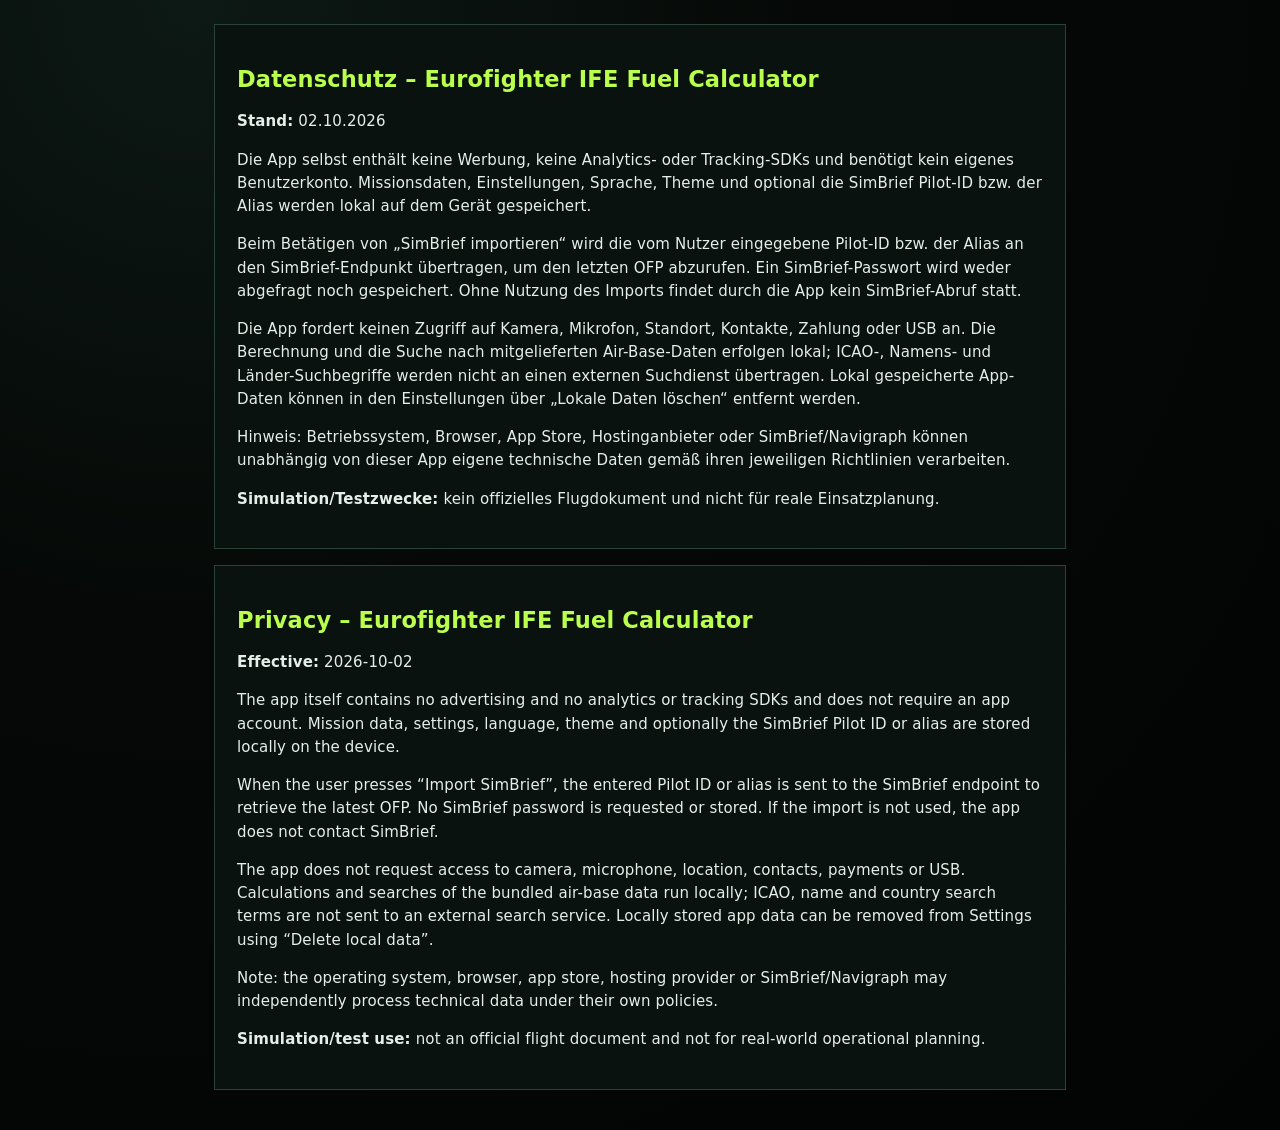
==== privacy-policy.html @ 3b76af5a "Add files via upload" ====
<!doctype html><html lang="de"><head><meta charset="utf-8"><meta name="viewport" content="width=device-width,initial-scale=1"><meta name="theme-color" content="#091009"><title>Eurofighter IFE Fuel Calculator – Datenschutz / Privacy</title><link rel="stylesheet" href="styles.css?v=1.9.11"><style>main{max-width:900px;margin:auto;padding:24px}.privacy-card{background:var(--panel);border:1px solid var(--line);padding:22px;margin-bottom:16px}.privacy-card h1,.privacy-card h2{color:var(--green)}.privacy-card p,.privacy-card li{line-height:1.55;color:var(--text)}.privacy-card a{color:var(--cyan)}</style></head><body><main><section class="privacy-card"><h1>Datenschutz – Eurofighter IFE Fuel Calculator</h1><p><b>Stand:</b> 02.10.2026</p><p>Die App selbst enthält keine Werbung, keine Analytics- oder Tracking-SDKs und benötigt kein eigenes Benutzerkonto. Missionsdaten, Einstellungen, Sprache, Theme und optional die SimBrief Pilot-ID bzw. der Alias werden lokal auf dem Gerät gespeichert.</p><p>Beim Betätigen von „SimBrief importieren“ wird die vom Nutzer eingegebene Pilot-ID bzw. der Alias an den SimBrief-Endpunkt übertragen, um den letzten OFP abzurufen. Ein SimBrief-Passwort wird weder abgefragt noch gespeichert. Ohne Nutzung des Imports findet durch die App kein SimBrief-Abruf statt.</p><p>Die App fordert keinen Zugriff auf Kamera, Mikrofon, Standort, Kontakte, Zahlung oder USB an. Die Berechnung und die Suche nach mitgelieferten Air-Base-Daten erfolgen lokal; ICAO-, Namens- und Länder-Suchbegriffe werden nicht an einen externen Suchdienst übertragen. Lokal gespeicherte App-Daten können in den Einstellungen über „Lokale Daten löschen“ entfernt werden.</p><p>Hinweis: Betriebssystem, Browser, App Store, Hostinganbieter oder SimBrief/Navigraph können unabhängig von dieser App eigene technische Daten gemäß ihren jeweiligen Richtlinien verarbeiten.</p><p><b>Simulation/Testzwecke:</b> kein offizielles Flugdokument und nicht für reale Einsatzplanung.</p></section><section class="privacy-card"><h2>Privacy – Eurofighter IFE Fuel Calculator</h2><p><b>Effective:</b> 2026-10-02</p><p>The app itself contains no advertising and no analytics or tracking SDKs and does not require an app account. Mission data, settings, language, theme and optionally the SimBrief Pilot ID or alias are stored locally on the device.</p><p>When the user presses “Import SimBrief”, the entered Pilot ID or alias is sent to the SimBrief endpoint to retrieve the latest OFP. No SimBrief password is requested or stored. If the import is not used, the app does not contact SimBrief.</p><p>The app does not request access to camera, microphone, location, contacts, payments or USB. Calculations and searches of the bundled air-base data run locally; ICAO, name and country search terms are not sent to an external search service. Locally stored app data can be removed from Settings using “Delete local data”.</p><p>Note: the operating system, browser, app store, hosting provider or SimBrief/Navigraph may independently process technical data under their own policies.</p><p><b>Simulation/test use:</b> not an official flight document and not for real-world operational planning.</p></section></main></body></html>
---- styles.css ----
:root{
  --bg:#040706; --bg2:#07100d; --panel:#09120f; --panel2:#0c1713;
  --line:#29433a; --line2:#3b5f52; --text:#e5efe9; --muted:#94a89e;
  --green:#baff4d; --green2:#7dde35; --cyan:#8be7e0; --amber:#ffd65a; --red:#ff786f;
  --input:#0c1815; --shadow:rgba(0,0,0,.35);
  font-family: Inter, ui-sans-serif, system-ui, -apple-system, BlinkMacSystemFont, "Segoe UI", sans-serif;
}
*{box-sizing:border-box}
html,body{margin:0;background:radial-gradient(circle at 15% 0%,#0d1915 0,#050806 40%,#020403 100%);color:var(--text);min-height:100%;}
body{font-size:15px;letter-spacing:.01em}
button,input,select{font:inherit}
button{cursor:pointer}
.app-shell{max-width:1600px;margin:0 auto;min-height:100vh;padding-bottom:40px}
.topbar{display:flex;align-items:center;justify-content:space-between;padding:18px 24px;border-bottom:1px solid var(--line);background:linear-gradient(180deg,rgba(12,21,18,.98),rgba(5,9,7,.96));position:sticky;top:0;z-index:20;backdrop-filter:blur(12px)}
.brand{display:flex;align-items:center;gap:14px}.brand img{width:42px;height:42px;filter:hue-rotate(45deg) saturate(.9)}
.brand strong{display:block;font-size:20px;letter-spacing:.12em}.brand span{display:block;margin-top:3px;color:var(--muted);font-size:11px;letter-spacing:.14em}
.top-status{display:flex;align-items:center;gap:10px;font-family:ui-monospace,SFMono-Regular,Menlo,monospace}.sim-only,.chip,.badge,.tag,.mini-status{border:1px solid var(--line2);padding:6px 9px;border-radius:4px;font-size:11px;letter-spacing:.08em}.sim-only{color:var(--amber)}.chip.ok,.badge.ok{color:var(--green);border-color:#4b7a38}.chip.bad,.badge.bad{color:var(--red);border-color:#70413b}
.tabs{display:grid;grid-template-columns:repeat(6,1fr);border-bottom:1px solid var(--line);background:#060b09;position:sticky;top:79px;z-index:19}
.tab{min-height:72px;border:0;border-right:1px solid var(--line);background:transparent;color:#c9d7d0;font-weight:800;letter-spacing:.07em}.tab:last-child{border-right:0}.tab-icon{display:block;font-size:18px;margin-bottom:5px}.tab.active{color:var(--green);background:linear-gradient(180deg,rgba(110,154,75,.20),rgba(38,67,52,.14));box-shadow:inset 0 -3px 0 var(--green)}
main{padding:18px}.view{display:none}.view.active{display:block}
.mission-layout,.cruise-layout,.bingo-layout,.settings-layout{display:grid;grid-template-columns:repeat(12,1fr);gap:14px}.full-span{grid-column:1/-1}
.sortie-panel{grid-column:span 7}.simbrief-panel{grid-column:span 5}.mission-board{grid-column:1/-1}.cruise-layout>.panel:first-child{grid-column:span 5}.cruise-result-panel{grid-column:span 7}.bingo-layout>.panel:not(.full-span){grid-column:span 6}.settings-layout>.panel:not(.full-span){grid-column:span 6}
.panel{background:linear-gradient(180deg,rgba(12,24,20,.98),rgba(6,13,11,.98));border:1px solid var(--line);box-shadow:0 10px 30px var(--shadow),inset 0 1px 0 rgba(255,255,255,.02);padding:16px;border-radius:5px}.panel-title{display:flex;align-items:center;justify-content:space-between;gap:14px;margin-bottom:12px}.panel-title h2{margin:0;font-size:16px;letter-spacing:.09em}.muted,.hint{color:var(--muted)}.muted{margin:0 0 12px}.hint{font-size:12px;line-height:1.5}.input-tag{color:var(--cyan)}
.form-grid{display:grid;gap:10px}.form-grid.two{grid-template-columns:repeat(2,minmax(0,1fr))}.form-grid.four{grid-template-columns:repeat(4,minmax(0,1fr))}label{display:flex;flex-direction:column;gap:6px;color:#aebfb7;font-size:12px;font-weight:700;letter-spacing:.04em}label small{font-size:10px;color:var(--muted);font-weight:500}
input,select{width:100%;min-height:44px;border:1px solid #5aa39a;background:var(--input);color:#eef8f3;padding:9px 11px;border-radius:3px;outline:none;font-family:ui-monospace,SFMono-Regular,Menlo,monospace;font-weight:700}input:focus,select:focus{border-color:var(--cyan);box-shadow:0 0 0 2px rgba(139,231,224,.12)}input[readonly],input:disabled{border-color:#33443e;color:#71847b;background:#08100d}.hidden{display:none!important}
.inline{display:flex;gap:8px}.full{width:100%}.compact{min-width:84px}.button-row,.quick-actions,.route-actions,.card-toolbar{display:flex;gap:9px;flex-wrap:wrap;margin-top:12px}.primary,.secondary{border:1px solid;padding:10px 14px;border-radius:3px;font-weight:900;letter-spacing:.06em}.primary{background:#193417;color:var(--green);border-color:#78b14f}.secondary{background:#0a1411;color:#dbe7e1;border-color:#3a5a4f}.primary:hover,.secondary:hover{filter:brightness(1.15)}
.message{margin-top:10px;padding:10px;border:1px solid var(--line);background:#07100d;color:#a9bbb2;font-size:12px;line-height:1.45}
.board-topline{display:grid;grid-template-columns:1fr auto auto;gap:14px;align-items:center;border-bottom:1px solid var(--line);padding-bottom:10px;margin-bottom:13px;font-family:ui-monospace,SFMono-Regular,Menlo,monospace;font-weight:800}.board-topline>span:first-child{color:var(--green);font-size:22px}.board-topline>span:nth-child(2){color:var(--cyan)}
.instrument-grid{display:grid;grid-template-columns:repeat(8,1fr);gap:8px}.instrument{min-height:104px;border:1px solid #354c43;background:#070d0b;padding:10px;display:flex;flex-direction:column;align-items:flex-start;justify-content:center}.instrument small{color:#8da399;font-size:10px;letter-spacing:.12em}.instrument strong{font-family:ui-monospace,SFMono-Regular,Menlo,monospace;color:#e7eee9;font-size:28px;line-height:1.1;margin:4px 0}.instrument em{font-style:normal;color:#667d72;font-size:10px}.instrument.green strong{color:var(--green)}.instrument.bingo strong{color:var(--green)}.instrument.joker strong{color:var(--amber)}
#missionProfile,#routeSvg{width:100%;height:auto;min-height:220px;background:linear-gradient(180deg,#07100d,#050906);border:1px solid #1f332c;margin-top:12px}
.route-panel,.profile-panel{margin-bottom:14px}.route-title{align-items:flex-start}.metrics{display:flex;gap:8px}.metrics span{min-width:110px;border:1px solid var(--line);padding:8px;background:#070d0b}.metrics small{display:block;color:var(--muted);font-size:9px}.metrics b{font-family:ui-monospace,SFMono-Regular,Menlo,monospace;color:var(--green);font-size:16px}
.route-table-wrap{overflow:auto;border:1px solid #223830}.route-table{width:100%;border-collapse:collapse;min-width:1180px;font-family:ui-monospace,SFMono-Regular,Menlo,monospace}.route-table th,.route-table td{border-right:1px solid #20352d;border-bottom:1px solid #20352d;padding:6px 7px;text-align:center;white-space:nowrap}.route-table th{position:sticky;top:0;background:#0c1713;color:#95aa9f;font-size:10px;letter-spacing:.07em;z-index:2}.route-table td:first-child,.route-table th:first-child{position:sticky;left:0;background:#09120f;z-index:3}.route-table input,.route-table select{min-height:36px;padding:5px 7px;text-align:center;border-color:#3e8178}.route-table tr.error td{background:rgba(120,45,42,.16)}.route-table tr.active td{background:rgba(119,167,84,.08)}.row-delete{border:1px solid #65443e;background:#1a0e0c;color:#ff948b;border-radius:2px;font-size:18px;min-width:36px;min-height:34px}
.cruise-instruments{grid-template-columns:repeat(4,1fr)}
.divert-grid{display:grid;grid-template-columns:1fr 1fr;gap:12px}.divert-card{border:1px solid #38584c;background:#070e0b;padding:12px}.divert-heading{display:flex;justify-content:space-between;align-items:center;margin-bottom:10px;color:var(--green)}.divert-result{display:flex;justify-content:space-between;margin-top:12px;border-top:1px solid #253c34;padding-top:10px;font-family:ui-monospace,SFMono-Regular,Menlo,monospace}.divert-result b{color:var(--green);font-size:18px}.used-divert{margin-top:12px;padding:12px;border:1px solid #7d7134;background:#17150a;color:#d8c878}.used-divert strong{color:var(--amber);font-size:24px;margin:0 6px}.mini-status{padding:4px 6px;color:var(--muted)}
.threshold-grid{display:grid;grid-template-columns:1fr 1fr;gap:10px;margin:10px 0}.threshold{border:1px solid #315044;padding:14px;background:#070e0b}.threshold span,.threshold small{display:block;color:#859d91;font-size:10px}.threshold strong{display:block;font-size:28px;font-family:ui-monospace,SFMono-Regular,Menlo,monospace;margin:4px 0}.threshold.bingo strong{color:var(--green)}.threshold.joker strong{color:var(--amber)}.auto-line,.info-lines>div{display:flex;justify-content:space-between;gap:12px;padding:10px 0;border-bottom:1px solid #20352d}.auto-line b,.info-lines b{font-family:ui-monospace,SFMono-Regular,Menlo,monospace;color:#dfeae4}.inline-switch{display:grid;grid-template-columns:auto 1fr 150px;align-items:center;gap:10px;margin:9px 0}.switch{display:block;position:relative;width:42px;height:24px}.switch input{display:none}.switch span{position:absolute;inset:0;border-radius:20px;background:#25352f;border:1px solid #496458}.switch span:after{content:"";position:absolute;width:18px;height:18px;left:2px;top:2px;border-radius:50%;background:#84998f;transition:.15s}.switch input:checked+span{background:#244d22;border-color:#6aa44d}.switch input:checked+span:after{left:20px;background:var(--green)}
.profile-list{display:grid;gap:8px}.profile-row{display:grid;grid-template-columns:1fr auto auto;gap:12px;align-items:center;border:1px solid var(--line);padding:10px}.profile-row em{font-style:normal;color:var(--green);font-size:10px}.warning-panel{border-color:#655d31;background:#151306;color:#d5c67b}
.card-toolbar{align-items:center;margin-bottom:12px}.data-card-sheet{max-width:1120px;margin:0 auto;background:#070b09;color:#ecf3ef;border:1px solid #496158;padding:18px;font-family:ui-monospace,SFMono-Regular,Menlo,monospace}.dc-header{display:flex;justify-content:space-between;align-items:center;border-bottom:2px solid #86b95e;padding-bottom:10px}.dc-header h1{margin:0;color:var(--green);font-size:25px;letter-spacing:.08em}.dc-header p{margin:4px 0 0;color:#879a91;font-size:10px}.dc-mark{border:1px solid #6f9b55;color:var(--green);padding:8px 12px;font-weight:900}.dc-meta{display:grid;grid-template-columns:repeat(4,1fr);gap:8px;margin:12px 0}.dc-meta div,.dc-kpis div{border:1px solid #30473e;padding:9px}.dc-meta span,.dc-kpis span{display:block;color:#7e9288;font-size:9px}.dc-meta b,.dc-kpis strong{display:block;margin-top:3px;color:#eef6f1}.dc-kpis{display:grid;grid-template-columns:repeat(4,1fr);gap:8px}.dc-kpis.two{grid-template-columns:repeat(2,1fr)}.dc-kpis strong{font-size:22px;color:var(--green)}.data-card-sheet h2{font-size:12px;color:#aee36f;border-bottom:1px solid #30473e;padding-bottom:5px;margin-top:16px}.dc-note{font-size:10px;color:#93a79d}.dc-table{width:100%;border-collapse:collapse;font-size:10px}.dc-table th,.dc-table td{border:1px solid #30473e;padding:5px;text-align:center}.dc-table th{color:#a3bdaf}.dc-footer{margin-top:12px;border-top:1px solid #30473e;padding-top:8px;font-size:9px;color:#71867a}
@media(max-width:1050px){.instrument-grid{grid-template-columns:repeat(4,1fr)}.sortie-panel,.simbrief-panel,.cruise-layout>.panel:first-child,.cruise-result-panel,.bingo-layout>.panel:not(.full-span),.settings-layout>.panel:not(.full-span){grid-column:1/-1}.form-grid.four{grid-template-columns:repeat(2,1fr)}.tabs{top:76px}.tab{font-size:11px}.top-status .chip{display:none}}
@media(max-width:700px){main{padding:8px}.topbar{padding:10px 12px}.brand strong{font-size:15px}.brand span,.sim-only{display:none}.tabs{top:63px;overflow:auto;grid-template-columns:repeat(6,minmax(100px,1fr))}.tab{min-height:58px}.instrument-grid,.cruise-instruments{grid-template-columns:repeat(2,1fr)}.form-grid.two,.form-grid.four,.divert-grid,.dc-meta,.dc-kpis{grid-template-columns:1fr}.board-topline{grid-template-columns:1fr}.inline-switch{grid-template-columns:auto 1fr}.inline-switch input{grid-column:1/-1}.metrics{display:none}.data-card-sheet{padding:10px}.dc-table{font-size:8px}}
@media print{
  body{background:white!important;color:black!important}.topbar,.tabs,.card-toolbar,.view:not(#view-card){display:none!important}main{padding:0}.view#view-card{display:block!important}.data-card-sheet{border:0;max-width:none;background:white!important;color:black!important;padding:8mm;box-shadow:none}.dc-header{border-color:#222}.dc-header h1,.dc-kpis strong,.dc-mark,.data-card-sheet h2{color:#111!important}.dc-header p,.dc-meta span,.dc-kpis span,.dc-note,.dc-footer{color:#444!important}.dc-meta div,.dc-kpis div,.dc-table th,.dc-table td,.dc-mark{border-color:#555!important}@page{size:A4 portrait;margin:8mm}}

/* v0.4 additions */
.tabs{grid-template-columns:repeat(7,1fr)}
.input-action{display:grid;grid-template-columns:1fr auto;gap:7px;align-items:stretch}
.input-action input{min-width:0}.mini-btn{min-height:36px;padding:7px 10px;font-size:10px}
.instrument-grid{grid-template-columns:repeat(9,1fr)}
.instrument.aar strong{color:var(--cyan)}
.info-card{cursor:pointer;position:relative}.info-card:after{content:"i";position:absolute;right:7px;top:6px;width:16px;height:16px;border:1px solid #48695d;color:#8ca79b;border-radius:50%;font:700 10px/14px ui-monospace;text-align:center}.info-card:hover{border-color:#6f9b55;background:#0a120e}
.tap-hint{margin:5px 0 0;color:#62786d;font-size:10px;letter-spacing:.05em;text-align:right}
.route-table{min-width:1380px}.route-table .calc-fob{color:var(--cyan);font-weight:800}
.aar-layout{display:grid;grid-template-columns:minmax(0,2fr) minmax(300px,1fr);gap:14px}.aar-enable-row{display:grid;grid-template-columns:auto auto 1fr;gap:10px;align-items:center;border:1px solid var(--line);padding:11px;margin-bottom:12px;background:#07100d}.aar-enable-row small{color:var(--muted)}
.aar-instruments{grid-template-columns:repeat(4,1fr);margin-top:12px}.aar-control{margin-top:12px;border-top:1px solid var(--line);padding-top:8px}.aar-result{display:grid;grid-template-columns:repeat(4,1fr);gap:8px;margin-top:12px}.aar-result>div{border:1px solid #315044;background:#070e0b;padding:12px;min-height:96px}.aar-result span,.aar-result small{display:block;color:#83998e;font-size:9px;letter-spacing:.08em}.aar-result strong{display:block;margin:6px 0 3px;font:800 24px/1.05 ui-monospace,SFMono-Regular,Menlo,monospace;color:var(--green)}.aar-result>div:last-child strong{color:var(--amber);font-size:18px}
.wp-hit{cursor:pointer;outline:none}.wp-hit:hover circle:first-child,.wp-hit:focus circle:first-child{stroke:var(--cyan);stroke-width:4}
.info-overlay{position:fixed;inset:0;z-index:100;background:rgba(0,0,0,.66);display:flex;align-items:flex-end;justify-content:center;padding:16px}.info-overlay.hidden{display:none!important}.info-sheet{width:min(900px,100%);max-height:82vh;overflow:auto;background:linear-gradient(180deg,#0d1915,#060c0a);border:1px solid #5d8270;box-shadow:0 -20px 60px rgba(0,0,0,.55);padding:16px}.info-sheet-head{display:flex;justify-content:space-between;gap:12px;align-items:flex-start;border-bottom:1px solid var(--line);padding-bottom:10px}.info-sheet-head small{color:var(--green);font-size:9px;letter-spacing:.14em}.info-sheet-head h3{margin:4px 0 0;font-size:20px;letter-spacing:.08em}.info-body{padding-top:12px}.info-grid{display:grid;grid-template-columns:repeat(2,minmax(0,1fr));gap:8px}.info-grid>div{border:1px solid #2b453a;background:#070e0b;padding:11px}.info-grid span,.info-grid small{display:block;color:#81978c;font-size:9px;letter-spacing:.07em}.info-grid strong{display:block;margin:5px 0;color:#eaf4ef;font:800 18px ui-monospace,SFMono-Regular,Menlo,monospace}.info-grid small{color:#a0b2a9;line-height:1.35}
@media(max-width:1050px){.instrument-grid{grid-template-columns:repeat(3,1fr)}.aar-layout{grid-template-columns:1fr}.aar-result{grid-template-columns:repeat(2,1fr)}.aar-instruments{grid-template-columns:repeat(2,1fr)}}
@media(max-width:700px){.tabs{grid-template-columns:repeat(7,minmax(94px,1fr))}.instrument-grid,.aar-instruments,.aar-result,.info-grid{grid-template-columns:1fr 1fr}.aar-enable-row{grid-template-columns:auto 1fr}.aar-enable-row small{grid-column:1/-1}.input-action{grid-template-columns:1fr}}

/* v0.7 display themes ---------------------------------------------------- */
html[data-theme="night-cyan"]{
  --bg:#040706;--bg2:#07100d;--panel:#09120f;--panel2:#0c1713;--line:#29433a;--line2:#3b5f52;--text:#e5efe9;--muted:#94a89e;--cyan:#8be7e0;--input:#0c1815;--shadow:rgba(0,0,0,.35);
}
html[data-theme="night-white"]{
  --bg:#050607;--bg2:#090b0c;--panel:#0b0d0e;--panel2:#101314;--line:#4b5152;--line2:#707879;--text:#f1f3f2;--muted:#a7acad;--cyan:#e5eceb;--input:#0b0e0f;--shadow:rgba(0,0,0,.45);
}
html[data-theme="ops-green"]{
  --bg:#050805;--bg2:#091009;--panel:#0b130b;--panel2:#101b10;--line:#3a5535;--line2:#56734d;--text:#e7eee2;--muted:#9cab94;--cyan:#b5c8a5;--input:#0c150c;--shadow:rgba(0,0,0,.42);--green:#b5d96f;--green2:#89b14f;
}
html[data-theme="day"]{
  --bg:#e8ece8;--bg2:#f3f5f2;--panel:#f8faf7;--panel2:#edf1ed;--line:#aab5ae;--line2:#7f9187;--text:#172019;--muted:#58675d;--cyan:#1c6766;--input:#ffffff;--shadow:rgba(20,30,24,.12);--green:#356b27;--green2:#477d34;--amber:#8a6500;--red:#a22b24;
}
html[data-theme="night-white"] body,html[data-theme="night-white"]{background:radial-gradient(circle at 15% 0%,#16191a 0,#080a0b 42%,#030405 100%)}
html[data-theme="ops-green"] body,html[data-theme="ops-green"]{background:radial-gradient(circle at 15% 0%,#182117 0,#090d08 42%,#030503 100%)}
html[data-theme="day"] body,html[data-theme="day"]{background:linear-gradient(180deg,#eef1ee,#dfe5e0);color:var(--text)}
html[data-theme="night-white"] .topbar,html[data-theme="night-white"] .panel,html[data-theme="night-white"] .info-sheet{background:linear-gradient(180deg,#111415,#080a0b)}
html[data-theme="ops-green"] .topbar,html[data-theme="ops-green"] .panel,html[data-theme="ops-green"] .info-sheet{background:linear-gradient(180deg,#111b10,#070c07)}
html[data-theme="day"] .topbar,html[data-theme="day"] .panel,html[data-theme="day"] .info-sheet{background:linear-gradient(180deg,#fafcf9,#e9eeea);color:var(--text)}
html[data-theme="night-white"] .tabs{background:#080a0b}
html[data-theme="ops-green"] .tabs{background:#081008}
html[data-theme="day"] .tabs{background:#e2e8e3}
html[data-theme="day"] .tab{color:#34443a}
html[data-theme="day"] .tab.active{color:var(--green);background:linear-gradient(180deg,rgba(78,112,65,.14),rgba(78,112,65,.06))}
html[data-theme="day"] label{color:#37483e}
html[data-theme="day"] input,html[data-theme="day"] select{background:#fff;color:#18241c;border-color:#6d8e82}
html[data-theme="day"] input[readonly],html[data-theme="day"] input:disabled{background:#e3e8e4;color:#65736a;border-color:#a8b2ac}
html[data-theme="day"] .instrument,html[data-theme="day"] .threshold,html[data-theme="day"] .divert-card,html[data-theme="day"] .aar-result>div,html[data-theme="day"] .info-grid>div,html[data-theme="day"] .message{background:#f6f8f5;color:var(--text)}
html[data-theme="day"] .instrument strong,html[data-theme="day"] .info-grid strong{color:#172019}
html[data-theme="day"] #missionProfile,html[data-theme="day"] #routeSvg{background:#f4f7f4;border-color:#b5c0b8}
html[data-theme="day"] .route-table th{background:#dce4de;color:#384a3f}
html[data-theme="day"] .route-table td:first-child,html[data-theme="day"] .route-table th:first-child{background:#e7ece8}
html[data-theme="day"] .route-table td,html[data-theme="day"] .route-table th{border-color:#b7c0ba}
html[data-theme="day"] .secondary{background:#edf1ee;color:#26362c;border-color:#8b9d92}
html[data-theme="day"] .primary{background:#dfeadb;color:#2f6125;border-color:#688c59}
html[data-theme="day"] .data-card-sheet{background:#fff;color:#111;border-color:#7f8f85}
html[data-theme="night-white"] input,html[data-theme="night-white"] select{border-color:#aab1b1}
html[data-theme="night-white"] .input-tag,html[data-theme="night-white"] .instrument.aar strong{color:#f0f3f2}
html[data-theme="ops-green"] input,html[data-theme="ops-green"] select{border-color:#6f8b62}
html[data-theme="ops-green"] .input-tag,html[data-theme="ops-green"] .instrument.aar strong{color:#b5c8a5}

/* v0.8 */
.bingo-suggest{display:flex;align-items:center;justify-content:space-between;gap:16px;margin:12px 0 16px;padding:12px 14px;border:1px solid var(--line);background:rgba(255,255,255,.02)}
.bingo-suggest div{display:grid;gap:2px}.bingo-suggest small{font-size:.72rem;letter-spacing:.08em;color:var(--muted)}.bingo-suggest strong{font-size:1.15rem;color:var(--green)}.bingo-suggest span{font-size:.78rem;color:var(--muted)}
@media(max-width:720px){.bingo-suggest{align-items:stretch;flex-direction:column}.bingo-suggest button{width:100%}}


/* v1.0 route ergonomics */
.route-scroll-cue{display:none;margin:0 0 6px;padding:6px 9px;border:1px dashed var(--line);color:var(--muted);font:700 10px ui-monospace,SFMono-Regular,Menlo,monospace;letter-spacing:.05em;text-align:right;background:rgba(255,255,255,.015)}
.route-table th:nth-child(2),.route-table td:nth-child(2){position:sticky;left:43px;z-index:3;background:#09120f}
.route-table th:nth-child(2){z-index:4;background:#0c1713}
html[data-theme="day"] .route-table td:nth-child(2){background:#e7ece8}
html[data-theme="day"] .route-table th:nth-child(2){background:#dce4de}
@media(max-width:1300px){.route-scroll-cue{display:block}.route-table{min-width:1360px}}

/* v1.4 automatic Mach correction */
.mach-cell{min-width:92px}.mach-auto-note{display:block;margin-top:3px;color:var(--amber);font-size:8px;font-weight:900;letter-spacing:.06em}.route-table input.auto-corrected{border-color:var(--amber);box-shadow:0 0 0 1px rgba(255,190,70,.18) inset}

/* v1.5 mobile / privacy */
.security-panel{border-color:#445f3a}.security-points{display:grid;gap:7px;margin:8px 0 14px}.security-points p{margin:0;padding:9px 10px;border-left:3px solid var(--green);background:rgba(255,255,255,.025);color:var(--muted);line-height:1.4}.danger-outline{border-color:#9a4a43!important;color:#e5a39d!important}.link-button{display:inline-flex;align-items:center;justify-content:center;text-decoration:none;box-sizing:border-box}.settings-layout label+label{margin-top:12px}.topbar{padding-top:max(10px,env(safe-area-inset-top))}.tabs{padding-left:env(safe-area-inset-left);padding-right:env(safe-area-inset-right)}body{padding-bottom:env(safe-area-inset-bottom)}
@media(max-width:700px){.security-panel .button-row{display:grid;grid-template-columns:1fr}.security-panel .link-button{width:100%}}

/* v1.6 international air-base search */
.full-row{grid-column:1/-1}.airbase-results{display:grid;gap:5px;max-height:280px;overflow:auto;padding:4px;border:1px solid var(--line);background:rgba(0,0,0,.13)}
.airbase-result{display:grid;grid-template-columns:1fr 42px;gap:5px;align-items:stretch}.airbase-result-main,.airbase-fav{border:1px solid var(--line);background:var(--input);color:var(--text);min-height:48px}.airbase-result-main{text-align:left;padding:8px 10px;display:grid;gap:3px;cursor:pointer}.airbase-result-main strong{color:var(--green);font:800 12px ui-monospace,SFMono-Regular,Menlo,monospace;letter-spacing:.035em}.airbase-result-main span{color:var(--muted);font-size:10px;line-height:1.3}.airbase-result-main:hover,.airbase-result-main:focus{border-color:var(--green);outline:none}.airbase-fav{font-size:21px;color:var(--amber);cursor:pointer}.airbase-fav:hover,.airbase-fav:focus{border-color:var(--amber);outline:none}.airbase-empty{padding:12px;color:var(--muted);font-size:10px;line-height:1.4}.airbase-selected{display:grid;gap:3px;padding:9px 10px;border-left:3px solid var(--green);background:rgba(255,255,255,.025)}.airbase-selected strong{font:800 12px ui-monospace,SFMono-Regular,Menlo,monospace;color:var(--text)}.airbase-selected span,.airbase-selected small{color:var(--muted);font-size:9px;line-height:1.35}.airbase-selected small{opacity:.82}
@media(max-width:700px){.airbase-results{max-height:250px}.airbase-result{grid-template-columns:1fr 46px}.airbase-result-main{min-height:54px}}


/* v1.7 selectable PROFESSIONAL EFB layout --------------------------------
   Layout-only overrides. Calculation DOM ids and JS calculation functions stay unchanged. */
html[data-layout="efb"]{--efb-accent:#78a9d1;--efb-rule:#354451;--efb-panel:#0c1318;--efb-panel2:#111a21}
html[data-layout="efb"] body,html[data-layout="efb"]{background:#071016}
html[data-layout="efb"] .app-shell{max-width:1500px;margin:0 auto;background:#071016}
html[data-layout="efb"] .topbar{min-height:62px;padding:10px 18px;background:#0a1218;border-bottom:1px solid var(--efb-rule);box-shadow:none}
html[data-layout="efb"] .brand img{width:34px;height:34px;opacity:.92}
html[data-layout="efb"] .brand strong{font-size:15px;letter-spacing:.105em}
html[data-layout="efb"] .brand span{font-size:8px;letter-spacing:.14em;color:#81909a}
html[data-layout="efb"] .top-status{font-family:ui-monospace,SFMono-Regular,Menlo,monospace}
html[data-layout="efb"] .sim-only{border-color:#6d6040;color:#d2bd74;background:transparent}
html[data-layout="efb"] .tabs{position:sticky;top:0;z-index:20;display:flex;overflow-x:auto;background:#091218;border-bottom:1px solid var(--efb-rule)}
html[data-layout="efb"] .tab{min-width:132px;min-height:46px;padding:7px 14px;border-right:1px solid #283640;color:#aeb9c1;background:transparent;font-size:10px;letter-spacing:.07em}
html[data-layout="efb"] .tab-icon{display:none}
html[data-layout="efb"] .tab.active{color:#eaf1f5;background:#111c24;border-bottom:2px solid var(--efb-accent);box-shadow:none}
html[data-layout="efb"] main{padding:14px}
html[data-layout="efb"] .panel{background:var(--efb-panel);border:1px solid var(--efb-rule);border-radius:2px;box-shadow:none;padding:14px}
html[data-layout="efb"] .panel-title{border-bottom:1px solid var(--efb-rule);padding-bottom:8px;margin-bottom:12px}
html[data-layout="efb"] .panel-title h2{font-size:15px;letter-spacing:.095em;color:#dce5ea}
html[data-layout="efb"] .tag,html[data-layout="efb"] .badge,html[data-layout="efb"] .chip{border-radius:1px;background:transparent;box-shadow:none}
html[data-layout="efb"] label{font-size:10px;letter-spacing:.035em;color:#aeb9c1}
html[data-layout="efb"] input,html[data-layout="efb"] select{min-height:40px;border:1px solid #3b4d59;border-radius:2px;background:#101a21;color:#e9f0f4;box-shadow:none;font-family:ui-monospace,SFMono-Regular,Menlo,monospace}
html[data-layout="efb"] input:focus,html[data-layout="efb"] select:focus{border-color:var(--efb-accent);outline:1px solid var(--efb-accent);box-shadow:none}
html[data-layout="efb"] .primary,html[data-layout="efb"] .secondary{border-radius:2px;box-shadow:none;font-size:10px;letter-spacing:.07em}
html[data-layout="efb"] .primary{background:#15252f;border-color:#55748a;color:#eaf1f5}
html[data-layout="efb"] .secondary{background:#0d171d;border-color:#394a55;color:#cbd5db}
html[data-layout="efb"] .primary:hover,html[data-layout="efb"] .secondary:hover{border-color:var(--efb-accent)}
html[data-layout="efb"] .mission-layout,html[data-layout="efb"] .cruise-layout,html[data-layout="efb"] .aar-layout,html[data-layout="efb"] .bingo-layout,html[data-layout="efb"] .settings-layout{gap:10px}
html[data-layout="efb"] .instrument-grid{gap:1px;background:var(--efb-rule);border:1px solid var(--efb-rule)}
html[data-layout="efb"] .instrument{min-height:84px;border:0;border-radius:0;background:#0a1217;padding:11px}
html[data-layout="efb"] .instrument small{color:#84939d;letter-spacing:.09em}
html[data-layout="efb"] .instrument strong{font-family:ui-monospace,SFMono-Regular,Menlo,monospace;font-size:22px;color:#eef4f7}
html[data-layout="efb"] .instrument.green strong,html[data-layout="efb"] .instrument.aar strong{color:#9fd27a}
html[data-layout="efb"] .instrument.bingo strong{color:#9fd27a}
html[data-layout="efb"] .instrument.joker strong{color:#d8b45f}
html[data-layout="efb"] #missionProfile,html[data-layout="efb"] #routeSvg{background:#081015;border-color:#2d3b44}
html[data-layout="efb"] .route-table-wrap{border:1px solid var(--efb-rule);background:#081015}
html[data-layout="efb"] .route-table th{background:#101a21;color:#9eacb5;border-color:#2b3942}
html[data-layout="efb"] .route-table td{border-color:#24323a;background:#0a1217}
html[data-layout="efb"] .route-table td:first-child,html[data-layout="efb"] .route-table th:first-child{background:#101920}
html[data-layout="efb"] .route-table td:nth-child(2){background:#0a1217}
html[data-layout="efb"] .route-table th:nth-child(2){background:#101a21}
html[data-layout="efb"] .threshold-grid,html[data-layout="efb"] .aar-result{gap:1px;background:var(--efb-rule);border:1px solid var(--efb-rule)}
html[data-layout="efb"] .threshold,html[data-layout="efb"] .aar-result>div{border:0;border-radius:0;background:#0a1217}
html[data-layout="efb"] .aar-result strong{font-family:ui-monospace,SFMono-Regular,Menlo,monospace;color:#eef4f7}
html[data-layout="efb"] .info-lines>div{border-bottom:1px solid #26343d}
html[data-layout="efb"] .info-lines b{font-family:ui-monospace,SFMono-Regular,Menlo,monospace}
html[data-layout="efb"] .divert-card{background:#0a1217;border-color:var(--efb-rule);border-radius:2px}
html[data-layout="efb"] .airbase-result-main,html[data-layout="efb"] .airbase-fav{background:#0f1920;border-color:#344650;border-radius:1px}
html[data-layout="efb"] .airbase-result-main strong{color:#dce6eb}
html[data-layout="efb"] .data-card-sheet{max-width:1180px;margin:0 auto;background:#f5f6f4;color:#111;border:1px solid #87919a;box-shadow:none;font-family:ui-monospace,SFMono-Regular,Menlo,monospace}
html[data-layout="efb"] .dc-header,html[data-layout="efb"] .dc-meta,html[data-layout="efb"] .dc-kpis,html[data-layout="efb"] .dc-table th,html[data-layout="efb"] .dc-table td{border-color:#737d84}
html[data-layout="efb"] .dc-kpis>div{background:#fafbf9;border-radius:0}
html[data-layout="efb"] .dc-kpis strong{color:#111}
html[data-layout="efb"] .dc-aar-tag{background:#e8eee8;color:#1f4524;border-color:#6e8c72}
html[data-layout="efb"] .settings-layout .panel{min-width:0}
html[data-layout="efb"] .security-points p{background:#0a1217;border-left-color:#55748a}
@media(max-width:900px){html[data-layout="efb"] .tab{min-width:112px;padding:7px 10px}html[data-layout="efb"] main{padding:9px}}
@media(max-width:700px){html[data-layout="efb"] .topbar{padding:9px 10px}html[data-layout="efb"] .brand strong{font-size:12px}html[data-layout="efb"] .brand span{display:none}html[data-layout="efb"] .tab{min-width:104px;min-height:44px}html[data-layout="efb"] .panel{padding:11px}html[data-layout="efb"] .instrument strong{font-size:19px}}
@media(min-width:1100px){
  html[data-layout="efb"] .app-shell{display:grid;grid-template-columns:176px minmax(0,1fr);grid-template-rows:auto 1fr;grid-template-areas:"head head" "nav main";max-width:1540px;min-height:100vh}
  html[data-layout="efb"] .topbar{grid-area:head}
  html[data-layout="efb"] .tabs{grid-area:nav;position:sticky;top:0;align-self:start;display:flex;flex-direction:column;overflow:visible;min-height:calc(100vh - 63px);border-right:1px solid var(--efb-rule);border-bottom:0;background:#081117;padding:12px 0}
  html[data-layout="efb"] .tab{width:100%;min-width:0;min-height:48px;justify-content:flex-start;text-align:left;padding:9px 16px;border-right:0;border-bottom:1px solid #1f2c34}
  html[data-layout="efb"] .tab.active{border-bottom:1px solid #1f2c34;border-left:3px solid var(--efb-accent);background:#111d25;padding-left:13px}
  html[data-layout="efb"] main{grid-area:main;min-width:0}
}

/* v1.8 OPERATIONAL EFB -----------------------------------------------------
   Pure presentation override. Existing calculation DOM ids and calculation
   functions remain unchanged. The AIRAC badge is a calendar-cycle indicator;
   local navdata is explicitly not claimed to be cycle-certified. */
html[data-layout="efb"]{
  --efb-accent:#4d8ed7;--efb-rule:#323940;--efb-panel:#121517;--efb-panel2:#171a1d;
  font-family:ui-monospace,SFMono-Regular,Menlo,Monaco,Consolas,"Liberation Mono",monospace;
}
html[data-layout="efb"],html[data-layout="efb"] body{background:#0d1012;color:#e8eaec}
html[data-layout="efb"] body{font-family:ui-monospace,SFMono-Regular,Menlo,Monaco,Consolas,"Liberation Mono",monospace;letter-spacing:.025em}
html[data-layout="efb"] .app-shell{display:block!important;max-width:1500px!important;min-height:100vh;margin:0 auto;background:#0d1012;padding-bottom:32px}
html[data-layout="efb"] .topbar{position:sticky;top:0;z-index:30;display:flex;min-height:72px;padding:11px 22px!important;background:#101315!important;border-bottom:1px solid #33393e!important;box-shadow:none!important;backdrop-filter:none}
html[data-layout="efb"] .brand{gap:12px}
html[data-layout="efb"] .brand img{display:none}
html[data-layout="efb"] .brand-title-full{display:none}
html[data-layout="efb"] .brand-title-efb{display:block!important;font-size:22px!important;letter-spacing:.115em;color:#f2f3f4;font-weight:600}
html[data-layout="efb"] .brand span{margin-top:4px;font-size:8px!important;color:#80888f!important;letter-spacing:.14em}
html[data-layout="efb"] .top-status{display:grid;grid-template-columns:auto auto;gap:3px 14px;align-items:center;justify-items:end;font-size:10px;color:#b6bcc1}
html[data-layout="efb"] .navdata-cycle{grid-column:1/3;color:#9fa7ae;letter-spacing:.09em;white-space:nowrap}
html[data-layout="efb"] .sim-only{padding:0;border:0!important;background:none!important;color:#d4a743!important;font-size:10px}
html[data-layout="efb"] #dataStatus{display:none}
html[data-layout="efb"] #clock{font-size:14px;color:#f1f2f3;white-space:nowrap}
html[data-layout="efb"] .tabs{position:sticky!important;top:72px!important;z-index:25!important;display:flex!important;flex-direction:row!important;min-height:0!important;padding:0!important;overflow-x:auto!important;background:#111416!important;border:0!important;border-bottom:1px solid #343a3f!important}
html[data-layout="efb"] .tab{flex:1 0 118px;width:auto!important;min-width:118px!important;min-height:58px!important;padding:9px 12px!important;justify-content:center!important;text-align:center!important;border:0!important;border-right:1px solid #292f33!important;border-bottom:2px solid transparent!important;border-left:0!important;background:transparent!important;color:#b6bcc1!important;font-size:11px!important;font-weight:500!important;letter-spacing:.055em!important;box-shadow:none!important}
html[data-layout="efb"] .tab-icon{display:none!important}
html[data-layout="efb"] .tab.active{padding-left:12px!important;background:#252a2f!important;color:#f1f2f3!important;border-bottom-color:var(--efb-accent)!important}
html[data-layout="efb"] main{padding:20px 22px!important;min-width:0}
html[data-layout="efb"] .view{max-width:1420px;margin:0 auto}
html[data-layout="efb"] .panel{padding:18px!important;border:1px solid #343a3f!important;border-radius:0!important;background:#141719!important;box-shadow:none!important}
html[data-layout="efb"] .panel-title{margin-bottom:16px;padding-bottom:12px;border-bottom:1px solid #353b40}
html[data-layout="efb"] .panel-title h2{font-size:20px!important;letter-spacing:.08em!important;font-weight:600!important;color:#f0f1f2!important}
html[data-layout="efb"] .tag,html[data-layout="efb"] .badge,html[data-layout="efb"] .chip,html[data-layout="efb"] .mini-status{border-radius:0!important;background:transparent!important;box-shadow:none!important}
html[data-layout="efb"] label{font-size:12px!important;font-weight:500!important;color:#aeb4b9!important;letter-spacing:.02em!important}
html[data-layout="efb"] input,html[data-layout="efb"] select{min-height:40px!important;border:1px solid #434a50!important;border-radius:0!important;background:#1a1f23!important;color:#f0f1f2!important;box-shadow:none!important;font-weight:500!important}
html[data-layout="efb"] input:focus,html[data-layout="efb"] select:focus{outline:1px solid #6d9ed4!important;border-color:#6d9ed4!important;box-shadow:none!important}
html[data-layout="efb"] .primary,html[data-layout="efb"] .secondary{border-radius:0!important;background:#181d21!important;border-color:#464e54!important;color:#e4e7e9!important;box-shadow:none!important;font-size:11px!important;font-weight:600!important}
html[data-layout="efb"] .primary{border-bottom:2px solid var(--efb-accent)!important}
html[data-layout="efb"] .muted,html[data-layout="efb"] .hint{color:#8f979d!important}
html[data-layout="efb"] .message{border-radius:0;background:#111517;border-color:#30373c}

/* Flat professional data treatment instead of dashboard tiles */
html[data-layout="efb"] .instrument-grid{display:grid!important;grid-template-columns:repeat(3,minmax(0,1fr))!important;gap:0!important;border:1px solid #343a3f!important;background:#343a3f!important}
html[data-layout="efb"] .instrument{display:grid!important;grid-template-columns:1fr auto!important;grid-template-rows:auto auto!important;align-items:center!important;min-height:68px!important;padding:11px 13px!important;border:0!important;border-right:1px solid #343a3f!important;border-bottom:1px solid #343a3f!important;border-radius:0!important;background:#121618!important}
html[data-layout="efb"] .instrument small{grid-column:1;color:#939ba1!important;font-size:9px!important;letter-spacing:.1em}
html[data-layout="efb"] .instrument strong{grid-column:2;grid-row:1/3;margin:0!important;font-size:20px!important;font-weight:600!important;color:#f0f1f2!important;text-align:right}
html[data-layout="efb"] .instrument em{grid-column:1;font-size:9px!important;color:#6f777d!important}
html[data-layout="efb"] .instrument.green strong,html[data-layout="efb"] .instrument.aar strong,html[data-layout="efb"] .instrument.bingo strong{color:#a4d36e!important}
html[data-layout="efb"] .instrument.joker strong{color:#d8b45f!important}
html[data-layout="efb"] .threshold-grid,html[data-layout="efb"] .aar-result{gap:0!important;background:#343a3f!important;border:1px solid #343a3f!important}
html[data-layout="efb"] .threshold,html[data-layout="efb"] .aar-result>div{border:0!important;border-right:1px solid #343a3f!important;border-bottom:1px solid #343a3f!important;border-radius:0!important;background:#121618!important}
html[data-layout="efb"] .aar-result>div{min-height:74px;padding:12px 14px}
html[data-layout="efb"] .aar-result span{font-size:9px;color:#929aa0;letter-spacing:.08em}
html[data-layout="efb"] .aar-result strong{font-size:20px!important;font-weight:600!important;color:#f0f1f2!important}
html[data-layout="efb"] .info-lines>div{padding:9px 0;border-bottom:1px solid #30363b}
html[data-layout="efb"] .info-lines span{color:#969da3}
html[data-layout="efb"] .info-lines b{color:#f0f1f2;font-weight:600}

/* AAR page: compact EFB worksheet */
html[data-layout="efb"] .aar-layout{display:grid!important;grid-template-columns:minmax(0,2.1fr) minmax(260px,.9fr)!important;gap:12px!important}
html[data-layout="efb"] .aar-main{grid-column:1}
html[data-layout="efb"] .aar-note{grid-column:2;align-self:start}
html[data-layout="efb"] .aar-enable-row{padding:0 0 13px;margin-bottom:14px;border-bottom:1px solid #343a3f;background:transparent}
html[data-layout="efb"] .aar-control{margin-top:14px;padding-top:12px;border-top:1px solid #343a3f}
html[data-layout="efb"] .inline-switch{grid-template-columns:auto 1fr minmax(110px,180px)}
html[data-layout="efb"] .switch span{border-radius:12px}

/* Mission/route/divert: restrained EFB tables */
html[data-layout="efb"] .mission-layout,html[data-layout="efb"] .cruise-layout,html[data-layout="efb"] .bingo-layout,html[data-layout="efb"] .settings-layout{gap:12px!important}
html[data-layout="efb"] .board-topline{border-color:#343a3f}
html[data-layout="efb"] .board-topline>span:first-child{color:#f0f1f2;font-size:18px}
html[data-layout="efb"] #missionProfile,html[data-layout="efb"] #routeSvg{background:#0f1315!important;border-color:#343a3f!important}
html[data-layout="efb"] .route-table-wrap{border:1px solid #343a3f!important;background:#101416!important}
html[data-layout="efb"] .route-table th{background:#1a1f23!important;color:#a8b0b6!important;border-color:#343a3f!important}
html[data-layout="efb"] .route-table td{background:#121618!important;border-color:#2d3439!important}
html[data-layout="efb"] .route-table td:first-child,html[data-layout="efb"] .route-table td:nth-child(2){background:#151a1d!important}
html[data-layout="efb"] .route-table th:first-child,html[data-layout="efb"] .route-table th:nth-child(2){background:#1a1f23!important}
html[data-layout="efb"] .metrics span{border-radius:0;border-color:#343a3f;background:#121618}
html[data-layout="efb"] .metrics b{color:#f0f1f2}
html[data-layout="efb"] .divert-card,html[data-layout="efb"] .airbase-result-main,html[data-layout="efb"] .airbase-fav{border-radius:0!important;background:#151a1d!important;border-color:#343a3f!important}
html[data-layout="efb"] .airbase-result-main strong{color:#e7e9ea!important}
html[data-layout="efb"] .used-divert{background:#181712;border-color:#5e5735}

/* Data card = monochrome working sheet, deliberately paper-like */
html[data-layout="efb"] .card-toolbar{max-width:1080px;margin:0 auto 12px}
html[data-layout="efb"] .data-card-sheet{max-width:1080px!important;margin:0 auto!important;padding:24px 26px!important;background:#f0f1ef!important;color:#111315!important;border:1px solid #a0a5a8!important;border-radius:0!important;box-shadow:none!important;font-family:ui-monospace,SFMono-Regular,Menlo,Monaco,Consolas,"Liberation Mono",monospace!important}
html[data-layout="efb"] .dc-header{border-bottom:2px solid #34383b!important}
html[data-layout="efb"] .dc-header h1{color:#111315!important;font-size:22px!important;letter-spacing:.06em}
html[data-layout="efb"] .dc-header p{color:#4b5054!important}
html[data-layout="efb"] .dc-mark{border:1px solid #555b5f!important;color:#111315!important;background:transparent!important}
html[data-layout="efb"] .dc-meta{gap:0!important;border:1px solid #777d81;border-bottom:0}
html[data-layout="efb"] .dc-meta>div{border:0!important;border-right:1px solid #777d81!important;border-bottom:1px solid #777d81!important;background:transparent!important;border-radius:0!important}
html[data-layout="efb"] .dc-meta span,html[data-layout="efb"] .dc-kpis span{color:#52575b!important}
html[data-layout="efb"] .dc-meta b,html[data-layout="efb"] .dc-kpis strong{color:#111315!important}
html[data-layout="efb"] .data-card-sheet h2{margin:20px 0 8px!important;padding-bottom:6px;border-bottom:1px dashed #71777b!important;color:#111315!important;font-size:15px!important;letter-spacing:.06em}
html[data-layout="efb"] .dc-kpis{gap:0!important;border:1px solid #777d81!important;border-bottom:0!important}
html[data-layout="efb"] .dc-kpis>div{border:0!important;border-right:1px solid #777d81!important;border-bottom:1px solid #777d81!important;background:transparent!important;border-radius:0!important}
html[data-layout="efb"] .dc-note{color:#41464a!important}
html[data-layout="efb"] .dc-table th{background:#e0e2df!important;color:#1b1e20!important;border-color:#777d81!important}
html[data-layout="efb"] .dc-table td{background:#f0f1ef!important;color:#111315!important;border-color:#858b8f!important}
html[data-layout="efb"] .dc-footer{color:#454a4d!important;border-color:#777d81!important}
html[data-layout="efb"] .dc-aar-tag{background:transparent!important;color:#1f4b26!important;border-color:#546f58!important}

/* Settings / navdata provenance */
html[data-layout="efb"] .security-points p{background:#121618!important;border-left:2px solid #58636b!important}
html[data-layout="efb"] #airacHint{padding:9px 10px;border-left:2px solid #7f7048;background:#171612}

@media(max-width:900px){
  html[data-layout="efb"] main{padding:12px!important}
  html[data-layout="efb"] .aar-layout{grid-template-columns:1fr!important}
  html[data-layout="efb"] .aar-main,html[data-layout="efb"] .aar-note{grid-column:1!important}
  html[data-layout="efb"] .instrument-grid{grid-template-columns:repeat(2,minmax(0,1fr))!important}
}
@media(max-width:650px){
  html[data-layout="efb"] .topbar{min-height:64px;padding:8px 12px!important}
  html[data-layout="efb"] .brand-title-efb{font-size:17px!important}
  html[data-layout="efb"] .brand span{display:none!important}
  html[data-layout="efb"] .top-status{gap:2px 8px}
  html[data-layout="efb"] .navdata-cycle{font-size:8px}
  html[data-layout="efb"] #clock{font-size:12px}
  html[data-layout="efb"] .tabs{top:64px!important}
  html[data-layout="efb"] .tab{flex:0 0 104px!important;min-width:104px!important;min-height:50px!important;font-size:10px!important}
  html[data-layout="efb"] main{padding:9px!important}
  html[data-layout="efb"] .panel{padding:12px!important}
  html[data-layout="efb"] .panel-title h2{font-size:17px!important}
  html[data-layout="efb"] .instrument-grid,html[data-layout="efb"] .aar-instruments,html[data-layout="efb"] .aar-result{grid-template-columns:1fr!important}
  html[data-layout="efb"] .instrument{min-height:58px!important}
  html[data-layout="efb"] .instrument strong{font-size:18px!important}
  html[data-layout="efb"] .inline-switch{grid-template-columns:auto 1fr}
  html[data-layout="efb"] .inline-switch input{grid-column:1/-1}
  html[data-layout="efb"] .data-card-sheet{padding:16px 13px!important;font-size:11px!important;overflow-x:auto}
  html[data-layout="efb"] .dc-meta{grid-template-columns:repeat(2,minmax(0,1fr))!important}
  html[data-layout="efb"] .dc-kpis{grid-template-columns:repeat(2,minmax(0,1fr))!important}
  html[data-layout="efb"] .dc-table{min-width:920px}
}

/* v1.8.1 EFB theme bridge --------------------------------------------------
   Restores full theme switching for the OPERATIONAL EFB layout. The EFB
   layout remains presentation-only; all calculation functions and datasets
   are unchanged. The Data Card intentionally stays monochrome. */
html[data-layout="efb"][data-theme="night-cyan"]{
  --efb-bg:#071114;--efb-shell:#081316;--efb-bar:#09171b;--efb-tabs:#081519;
  --efb-panel:#0b171b;--efb-panel2:#0f1c21;--efb-input:#0a181d;
  --efb-rule:#294650;--efb-rule2:#365966;--efb-text:#e8f2f4;--efb-muted:#91a8af;
  --efb-accent:#72c8d4;--efb-active:#10242b;--efb-button:#13282f;
}
html[data-layout="efb"][data-theme="night-white"]{
  --efb-bg:#080a0b;--efb-shell:#090b0c;--efb-bar:#0d1011;--efb-tabs:#0b0d0e;
  --efb-panel:#101314;--efb-panel2:#141819;--efb-input:#0d1011;
  --efb-rule:#444b4e;--efb-rule2:#5a6366;--efb-text:#f0f2f2;--efb-muted:#a1a8aa;
  --efb-accent:#d9dfe1;--efb-active:#191d1f;--efb-button:#171b1d;
}
html[data-layout="efb"][data-theme="ops-green"]{
  --efb-bg:#080c08;--efb-shell:#090e09;--efb-bar:#0c130c;--efb-tabs:#0a110a;
  --efb-panel:#0d150d;--efb-panel2:#111b11;--efb-input:#0c160c;
  --efb-rule:#3a5037;--efb-rule2:#4e6849;--efb-text:#e8eee5;--efb-muted:#98a792;
  --efb-accent:#9abd68;--efb-active:#152014;--efb-button:#172317;
}
html[data-layout="efb"][data-theme="day"]{
  --efb-bg:#e7ebe8;--efb-shell:#eef1ef;--efb-bar:#f7f9f7;--efb-tabs:#e8ece9;
  --efb-panel:#f8faf8;--efb-panel2:#eef2ef;--efb-input:#ffffff;
  --efb-rule:#a6b0aa;--efb-rule2:#7f8d84;--efb-text:#18201b;--efb-muted:#5e6c63;
  --efb-accent:#356c58;--efb-active:#dde8e2;--efb-button:#e4ece7;
}

html[data-layout="efb"],html[data-layout="efb"] body{background:var(--efb-bg)!important;color:var(--efb-text)!important}
html[data-layout="efb"] .app-shell{background:var(--efb-shell)!important}
html[data-layout="efb"] .topbar{background:var(--efb-bar)!important;border-color:var(--efb-rule)!important;color:var(--efb-text)!important}
html[data-layout="efb"] .brand strong,html[data-layout="efb"] .brand-title-efb{color:var(--efb-text)!important}
html[data-layout="efb"] .brand span,html[data-layout="efb"] .navdata-cycle{color:var(--efb-muted)!important}
html[data-layout="efb"] .tabs{background:var(--efb-tabs)!important;border-color:var(--efb-rule)!important}
html[data-layout="efb"] .tab{color:var(--efb-muted)!important;border-color:var(--efb-rule)!important}
html[data-layout="efb"] .tab.active{color:var(--efb-text)!important;background:var(--efb-active)!important;border-bottom-color:var(--efb-accent)!important;box-shadow:inset 0 -2px 0 var(--efb-accent)!important}
html[data-layout="efb"] .panel{background:var(--efb-panel)!important;border-color:var(--efb-rule)!important;color:var(--efb-text)!important}
html[data-layout="efb"] .panel-title{border-color:var(--efb-rule)!important}
html[data-layout="efb"] .panel-title h2{color:var(--efb-text)!important}
html[data-layout="efb"] label,html[data-layout="efb"] .hint,html[data-layout="efb"] .muted{color:var(--efb-muted)!important}
html[data-layout="efb"] input,html[data-layout="efb"] select{background:var(--efb-input)!important;color:var(--efb-text)!important;border-color:var(--efb-rule2)!important}
html[data-layout="efb"] input:focus,html[data-layout="efb"] select:focus{border-color:var(--efb-accent)!important;outline-color:var(--efb-accent)!important}
html[data-layout="efb"] input[readonly],html[data-layout="efb"] input:disabled{background:var(--efb-panel2)!important;color:var(--efb-muted)!important;border-color:var(--efb-rule)!important}
html[data-layout="efb"] .primary,html[data-layout="efb"] .secondary{background:var(--efb-button)!important;color:var(--efb-text)!important;border-color:var(--efb-rule2)!important}
html[data-layout="efb"] .primary:hover,html[data-layout="efb"] .secondary:hover{border-color:var(--efb-accent)!important}
html[data-layout="efb"] .instrument-grid,html[data-layout="efb"] .threshold-grid,html[data-layout="efb"] .aar-result{background:var(--efb-rule)!important;border-color:var(--efb-rule)!important}
html[data-layout="efb"] .instrument,html[data-layout="efb"] .threshold,html[data-layout="efb"] .aar-result>div{background:var(--efb-panel2)!important;color:var(--efb-text)!important}
html[data-layout="efb"] .instrument small,html[data-layout="efb"] .threshold span,html[data-layout="efb"] .threshold small,html[data-layout="efb"] .aar-result span,html[data-layout="efb"] .aar-result small{color:var(--efb-muted)!important}
html[data-layout="efb"] .instrument strong,html[data-layout="efb"] .aar-result strong,html[data-layout="efb"] .info-lines b{color:var(--efb-text)!important}
html[data-layout="efb"] #missionProfile,html[data-layout="efb"] #routeSvg,html[data-layout="efb"] .route-table-wrap{background:var(--efb-panel)!important;border-color:var(--efb-rule)!important}
html[data-layout="efb"] .route-table th{background:var(--efb-panel2)!important;color:var(--efb-muted)!important;border-color:var(--efb-rule)!important}
html[data-layout="efb"] .route-table td{background:var(--efb-panel)!important;color:var(--efb-text)!important;border-color:var(--efb-rule)!important}
html[data-layout="efb"] .route-table td:first-child,html[data-layout="efb"] .route-table td:nth-child(2),html[data-layout="efb"] .route-table th:first-child,html[data-layout="efb"] .route-table th:nth-child(2){background:var(--efb-panel2)!important}
html[data-layout="efb"] .metrics span,html[data-layout="efb"] .divert-card,html[data-layout="efb"] .airbase-result-main,html[data-layout="efb"] .airbase-fav,html[data-layout="efb"] .message,html[data-layout="efb"] .security-points p{background:var(--efb-panel2)!important;border-color:var(--efb-rule)!important;color:var(--efb-text)!important}
html[data-layout="efb"] .metrics b,html[data-layout="efb"] .airbase-result-main strong{color:var(--efb-text)!important}
html[data-layout="efb"] .info-lines>div{border-color:var(--efb-rule)!important}
html[data-layout="efb"] #airacHint{background:var(--efb-panel2)!important;border-left-color:var(--amber)!important;color:var(--efb-muted)!important}
/* Operational status colors intentionally stay semantic across themes. */
html[data-layout="efb"] .instrument.green strong,html[data-layout="efb"] .instrument.aar strong,html[data-layout="efb"] .instrument.bingo strong,html[data-layout="efb"] .threshold.bingo strong{color:var(--green)!important}
html[data-layout="efb"] .instrument.joker strong,html[data-layout="efb"] .threshold.joker strong,html[data-layout="efb"] .aar-result>div:last-child strong{color:var(--amber)!important}
/* Data Card remains fixed monochrome for readability / print consistency. */
html[data-layout="efb"] .data-card-sheet{background:#f0f1ef!important;color:#111315!important;border-color:#8b9296!important}
html[data-layout="efb"] .data-card-sheet .dc-header h1,html[data-layout="efb"] .data-card-sheet .dc-meta b,html[data-layout="efb"] .data-card-sheet .dc-kpis strong,html[data-layout="efb"] .data-card-sheet h2{color:#111315!important}

/* v1.9 AAR working ticket — intentionally paper/receipt-like */
.aar-ticket-wrap{display:flex;justify-content:center;margin:18px 0 20px}
.aar-ticket{width:min(100%,440px);background:#f2f2ef;color:#101214;border:1px solid #a3a6a3;padding:20px 22px 16px;font-family:ui-monospace,SFMono-Regular,Menlo,Monaco,Consolas,"Liberation Mono",monospace;box-shadow:0 7px 22px rgba(0,0,0,.22)}
.aar-ticket-title{text-align:center;font-weight:900;letter-spacing:.12em;font-size:17px;margin-bottom:10px}
.aar-ticket-rule{border-top:1px dashed #555b5e;margin:10px 0}
.aar-ticket-row{display:grid;grid-template-columns:1fr auto;gap:20px;align-items:baseline;padding:3px 0;font-size:14px;letter-spacing:.03em}
.aar-ticket-row span{color:#3d4245}.aar-ticket-row b{color:#101214;font-size:15px;text-align:right}.aar-ticket-gap{height:6px}
.aar-ticket-critical{font-weight:900}.aar-ticket-foot{border-top:1px dashed #777;margin-top:12px;padding-top:9px;text-align:center;font-size:10px;color:#555b5e;letter-spacing:.08em}
@media(max-width:600px){.aar-ticket{padding:16px 15px}.aar-ticket-row{font-size:13px}.aar-ticket-row b{font-size:14px}}
@media print{.aar-ticket{box-shadow:none}}
.dc-aar-ticket{max-width:440px;margin:10px auto 16px;border:1px solid #777d81;padding:16px 18px;background:#f0f1ef;color:#111315;font-family:ui-monospace,SFMono-Regular,Menlo,Monaco,Consolas,"Liberation Mono",monospace}
.dc-aar-title{text-align:center!important;display:block!important;font-weight:900;letter-spacing:.1em;margin-bottom:8px}.dc-aar-ticket>div:not(.dc-aar-title):not(.dc-aar-rule):not(.dc-aar-space){display:grid;grid-template-columns:1fr auto;gap:18px;padding:2px 0}.dc-aar-ticket span{color:#454a4e}.dc-aar-ticket b{color:#111315;text-align:right}.dc-aar-rule{border-top:1px dashed #666;margin:8px 0}.dc-aar-space{height:5px}.dc-aar-ticket small{display:block;border-top:1px dashed #777;margin-top:10px;padding-top:7px;text-align:center;color:#555b5e}


/* v1.9.1 AAR: persistent receipt at right on tablet/desktop */
.aar-side{display:grid;gap:14px;align-content:start;min-width:0}
.aar-ticket-panel{position:sticky;top:132px;align-self:start}
.aar-ticket-panel .aar-ticket-wrap{margin:6px 0 12px}
.aar-ticket-panel .aar-ticket{width:100%;box-sizing:border-box}
.aar-ticket-actions{display:flex;justify-content:stretch}
.aar-ticket-actions button{width:100%}
@media(max-width:1050px){.aar-side{grid-template-columns:1fr}.aar-ticket-panel{position:static;order:-1}.aar-ticket-panel .aar-ticket{max-width:520px;margin:auto}}
@media(min-width:1051px){.aar-layout{grid-template-columns:minmax(0,2fr) minmax(330px,.82fr)}.aar-note{margin-top:0}}
@media print{
  body.print-aar-ticket *{visibility:hidden!important}
  body.print-aar-ticket #aarTicket,body.print-aar-ticket #aarTicket *{visibility:visible!important}
  body.print-aar-ticket #aarTicket{position:absolute!important;left:12mm!important;top:12mm!important;width:80mm!important;max-width:80mm!important;margin:0!important;padding:7mm 6mm!important;border:1px solid #777!important;box-shadow:none!important;background:#fff!important;color:#000!important}
  body.print-aar-ticket #aarTicket .aar-ticket-row{font-size:10pt!important}
  body.print-aar-ticket #aarTicket .aar-ticket-row b{font-size:10pt!important}
  body.print-aar-ticket #aarTicket .aar-ticket-title{font-size:12pt!important}
  body.print-aar-ticket #aarTicket .aar-ticket-foot{font-size:7pt!important}
}

/* v1.9.2 independent route markers */
.route-index .aar-mark,.route-index .joker-mark,.route-index .bingo-mark{display:none;margin-top:2px;font-size:7px;font-weight:900;letter-spacing:.04em}.route-index .aar-mark.visible,.route-index .joker-mark.visible,.route-index .bingo-mark.visible{display:block}.route-index .aar-mark{color:#8be7e0}.route-index .joker-mark{color:var(--amber)}.route-index .bingo-mark{color:var(--green)}

/* v1.9.4 editable mission date and direct leg time/distance entry */
input[type="date"]{color-scheme:dark}
.route-table input[data-k="inputTime"]::placeholder,.route-table input[data-k="dist"]::placeholder{opacity:.45}

/* v1.9.5: make imported/computed route times unmistakably editable on tablets. */
.route-table .eta-zulu-input{min-width:82px;width:82px;font-weight:800;color:inherit;text-align:center}
.route-table input[data-k="inputTime"]{font-weight:800}
.route-table input[data-k="inputTime"]:focus,.route-table .eta-zulu-input:focus{outline:2px solid var(--green);outline-offset:1px}

/* v1.9.6: touch-friendly waypoint reordering. Endpoints remain fixed. */
.row-actions{display:flex;align-items:center;justify-content:center;gap:4px;min-width:116px}
.row-move{border:1px solid #4a665b;background:#0d1814;color:#dbe7e1;border-radius:2px;font-size:18px;line-height:1;min-width:34px;min-height:34px;padding:0 7px;font-weight:900}
.row-move:disabled{opacity:.28;cursor:not-allowed}
.row-move:not(:disabled):active{transform:translateY(1px);filter:brightness(1.25)}
html[data-layout="efb"] .row-move{background:var(--efb-panel2)!important;border-color:var(--efb-rule)!important;color:var(--efb-text)!important}
html[data-theme="day"] .row-move{background:#eef2ef;color:#24342b;border-color:#9eaaa2}

/* v1.9.7: per-waypoint HOLD/delay block. */
.route-table .hold-cell{min-width:94px}
.route-table .hold-cell input{min-width:74px;width:74px;font-weight:800}
.route-table .hold-cell .hold-out{display:block;margin-top:3px;color:var(--green);font-size:8px;font-weight:900;letter-spacing:.04em}
.route-table .hold-cell input:focus{outline:2px solid var(--green);outline-offset:1px}


/* v1.9.8: manual ETA is a schedule-only anchor; it never changes leg geometry/fuel. */
.route-table .calc-zulu{min-width:108px}
.route-table .calc-zulu .eta-note{display:block;margin-top:3px;color:var(--muted);font-size:8px;font-weight:900;letter-spacing:.04em;white-space:nowrap}
.route-table .calc-zulu .eta-zulu-input.manual-eta{outline:1px solid var(--green);font-weight:900}
.route-table .calc-zulu .eta-zulu-input.manual-eta + .eta-note{color:var(--green)}

/* v1.9.11 fuel-state clarity */
.fob-io{display:inline-block;line-height:1.15;text-align:right;font-variant-numeric:tabular-nums}
.fob-io small{display:block;margin-top:2px;color:var(--muted);font-size:9px;white-space:nowrap}
#jokerMargin{font-variant-numeric:tabular-nums}
.aar-ticket-row b{font-variant-numeric:tabular-nums}

/* v1.9.17: touch route cards; no horizontal navigation or resizable columns required. */
.route-card-toggle{display:none}
.route-table td:nth-child(2){min-width:180px}
@media screen and (max-width:1300px), screen and (pointer:coarse){
  #view-route .route-scroll-cue{display:none!important}
  #view-route .route-title{display:block}
  #view-route .route-title .metrics{margin-top:12px;flex-wrap:wrap}
  #view-route .route-table-wrap{overflow:visible;border:0}
  #view-route .route-table,#view-route .route-table tbody{display:block;width:100%;min-width:0;max-width:100%}
  #view-route .route-table thead{display:none}
  #view-route .route-table tr{display:grid;grid-template-columns:repeat(2,minmax(0,1fr));border:1px solid var(--line);margin-bottom:12px}
  #view-route .route-table td{display:none;position:static;min-width:0;width:auto;white-space:normal;overflow-wrap:anywhere;text-align:left;padding:10px}
  #view-route .route-table tr.route-expanded td{display:block}
  #view-route .route-table td:first-child{display:block;grid-column:1/-1;font-size:12px!important;padding:6px 10px}
  #view-route .route-table td:nth-child(2){display:block;grid-column:1/-1}
  #view-route .route-table td:nth-child(5),#view-route .route-table td:nth-child(14){display:block}
  #view-route .route-table td:not(:first-child):not(:nth-child(2))::before{content:attr(data-label);display:block;font-size:12px;line-height:1.4;color:var(--muted);margin-bottom:6px}
  #view-route .route-card-toggle{display:block;width:100%;min-height:48px;padding:8px;text-align:left;border:1px solid var(--line);background:transparent;color:inherit;white-space:normal}
  #view-route .route-card-toggle strong{display:block;font-size:18px;overflow-wrap:anywhere}
  #view-route .route-card-toggle small{display:block;font-size:12px;margin-top:6px}
  #view-route .route-table td:nth-child(2)>input{display:none}
  #view-route .route-expanded td:nth-child(2)>input{display:block;margin-top:8px}
  #view-route .route-table input,#view-route .route-table select{font-size:16px!important;min-height:44px!important;min-width:0!important;width:100%!important;max-width:100%;box-sizing:border-box}
  #view-route .route-table .hold-out,#view-route .route-table .eta-note{white-space:normal;font-size:12px!important;line-height:1.5}
  #view-route .route-table .fob-io small{white-space:normal;font-size:12px!important}
}

.mission-backup-actions button{max-width:100%;white-space:normal}
#missionImportFile[hidden]{display:none!important}
#missionBackupStatus{white-space:pre-wrap;overflow-wrap:anywhere}
.backup-error{border-color:var(--amber);color:var(--amber)}
/* Keep the full WP column pinned without overlapping a variable-width index column. */
@media screen and (min-width:1301px) and (pointer:fine){
  .route-table td:first-child,.route-table th:first-child{position:static}
  .route-table td:nth-child(2),.route-table th:nth-child(2){left:0}
}
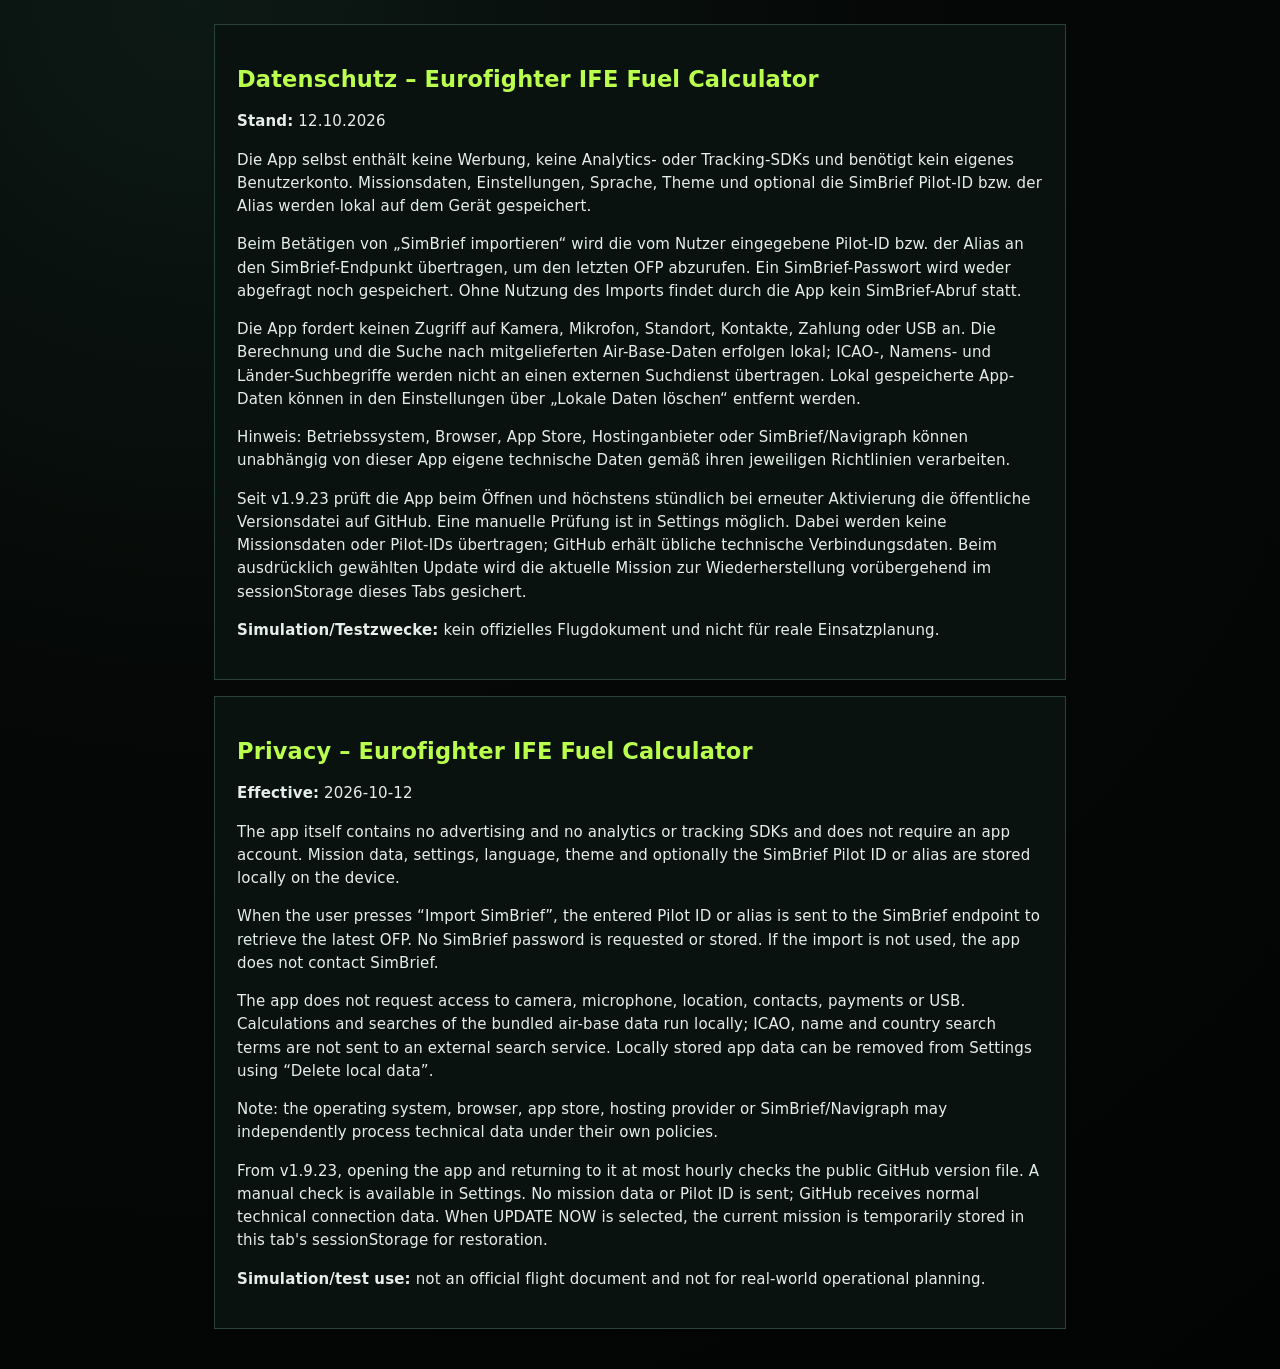
==== commit 2a3b6c08: "Release v1.9.23: GitHub update checks, mission-safe reload and current bilingual guides" ====
--- a/privacy-policy.html
+++ b/privacy-policy.html
@@ -1 +1 @@
-<!doctype html><html lang="de"><head><meta charset="utf-8"><meta name="viewport" content="width=device-width,initial-scale=1"><meta name="theme-color" content="#091009"><title>Eurofighter IFE Fuel Calculator – Datenschutz / Privacy</title><link rel="stylesheet" href="styles.css?v=1.9.11"><style>main{max-width:900px;margin:auto;padding:24px}.privacy-card{background:var(--panel);border:1px solid var(--line);padding:22px;margin-bottom:16px}.privacy-card h1,.privacy-card h2{color:var(--green)}.privacy-card p,.privacy-card li{line-height:1.55;color:var(--text)}.privacy-card a{color:var(--cyan)}</style></head><body><main><section class="privacy-card"><h1>Datenschutz – Eurofighter IFE Fuel Calculator</h1><p><b>Stand:</b> 02.10.2026</p><p>Die App selbst enthält keine Werbung, keine Analytics- oder Tracking-SDKs und benötigt kein eigenes Benutzerkonto. Missionsdaten, Einstellungen, Sprache, Theme und optional die SimBrief Pilot-ID bzw. der Alias werden lokal auf dem Gerät gespeichert.</p><p>Beim Betätigen von „SimBrief importieren“ wird die vom Nutzer eingegebene Pilot-ID bzw. der Alias an den SimBrief-Endpunkt übertragen, um den letzten OFP abzurufen. Ein SimBrief-Passwort wird weder abgefragt noch gespeichert. Ohne Nutzung des Imports findet durch die App kein SimBrief-Abruf statt.</p><p>Die App fordert keinen Zugriff auf Kamera, Mikrofon, Standort, Kontakte, Zahlung oder USB an. Die Berechnung und die Suche nach mitgelieferten Air-Base-Daten erfolgen lokal; ICAO-, Namens- und Länder-Suchbegriffe werden nicht an einen externen Suchdienst übertragen. Lokal gespeicherte App-Daten können in den Einstellungen über „Lokale Daten löschen“ entfernt werden.</p><p>Hinweis: Betriebssystem, Browser, App Store, Hostinganbieter oder SimBrief/Navigraph können unabhängig von dieser App eigene technische Daten gemäß ihren jeweiligen Richtlinien verarbeiten.</p><p><b>Simulation/Testzwecke:</b> kein offizielles Flugdokument und nicht für reale Einsatzplanung.</p></section><section class="privacy-card"><h2>Privacy – Eurofighter IFE Fuel Calculator</h2><p><b>Effective:</b> 2026-10-02</p><p>The app itself contains no advertising and no analytics or tracking SDKs and does not require an app account. Mission data, settings, language, theme and optionally the SimBrief Pilot ID or alias are stored locally on the device.</p><p>When the user presses “Import SimBrief”, the entered Pilot ID or alias is sent to the SimBrief endpoint to retrieve the latest OFP. No SimBrief password is requested or stored. If the import is not used, the app does not contact SimBrief.</p><p>The app does not request access to camera, microphone, location, contacts, payments or USB. Calculations and searches of the bundled air-base data run locally; ICAO, name and country search terms are not sent to an external search service. Locally stored app data can be removed from Settings using “Delete local data”.</p><p>Note: the operating system, browser, app store, hosting provider or SimBrief/Navigraph may independently process technical data under their own policies.</p><p><b>Simulation/test use:</b> not an official flight document and not for real-world operational planning.</p></section></main></body></html>
+<!doctype html><html lang="de"><head><meta charset="utf-8"><meta name="viewport" content="width=device-width,initial-scale=1"><meta name="theme-color" content="#091009"><title>Eurofighter IFE Fuel Calculator – Datenschutz / Privacy</title><link rel="stylesheet" href="styles.css?v=1.9.11"><style>main{max-width:900px;margin:auto;padding:24px}.privacy-card{background:var(--panel);border:1px solid var(--line);padding:22px;margin-bottom:16px}.privacy-card h1,.privacy-card h2{color:var(--green)}.privacy-card p,.privacy-card li{line-height:1.55;color:var(--text)}.privacy-card a{color:var(--cyan)}</style></head><body><main><section class="privacy-card"><h1>Datenschutz – Eurofighter IFE Fuel Calculator</h1><p><b>Stand:</b> 12.10.2026</p><p>Die App selbst enthält keine Werbung, keine Analytics- oder Tracking-SDKs und benötigt kein eigenes Benutzerkonto. Missionsdaten, Einstellungen, Sprache, Theme und optional die SimBrief Pilot-ID bzw. der Alias werden lokal auf dem Gerät gespeichert.</p><p>Beim Betätigen von „SimBrief importieren“ wird die vom Nutzer eingegebene Pilot-ID bzw. der Alias an den SimBrief-Endpunkt übertragen, um den letzten OFP abzurufen. Ein SimBrief-Passwort wird weder abgefragt noch gespeichert. Ohne Nutzung des Imports findet durch die App kein SimBrief-Abruf statt.</p><p>Die App fordert keinen Zugriff auf Kamera, Mikrofon, Standort, Kontakte, Zahlung oder USB an. Die Berechnung und die Suche nach mitgelieferten Air-Base-Daten erfolgen lokal; ICAO-, Namens- und Länder-Suchbegriffe werden nicht an einen externen Suchdienst übertragen. Lokal gespeicherte App-Daten können in den Einstellungen über „Lokale Daten löschen“ entfernt werden.</p><p>Hinweis: Betriebssystem, Browser, App Store, Hostinganbieter oder SimBrief/Navigraph können unabhängig von dieser App eigene technische Daten gemäß ihren jeweiligen Richtlinien verarbeiten.</p><p>Seit v1.9.23 prüft die App beim Öffnen und höchstens stündlich bei erneuter Aktivierung die öffentliche Versionsdatei auf GitHub. Eine manuelle Prüfung ist in Settings möglich. Dabei werden keine Missionsdaten oder Pilot-IDs übertragen; GitHub erhält übliche technische Verbindungsdaten. Beim ausdrücklich gewählten Update wird die aktuelle Mission zur Wiederherstellung vorübergehend im sessionStorage dieses Tabs gesichert.</p><p><b>Simulation/Testzwecke:</b> kein offizielles Flugdokument und nicht für reale Einsatzplanung.</p></section><section class="privacy-card"><h2>Privacy – Eurofighter IFE Fuel Calculator</h2><p><b>Effective:</b> 2026-10-12</p><p>The app itself contains no advertising and no analytics or tracking SDKs and does not require an app account. Mission data, settings, language, theme and optionally the SimBrief Pilot ID or alias are stored locally on the device.</p><p>When the user presses “Import SimBrief”, the entered Pilot ID or alias is sent to the SimBrief endpoint to retrieve the latest OFP. No SimBrief password is requested or stored. If the import is not used, the app does not contact SimBrief.</p><p>The app does not request access to camera, microphone, location, contacts, payments or USB. Calculations and searches of the bundled air-base data run locally; ICAO, name and country search terms are not sent to an external search service. Locally stored app data can be removed from Settings using “Delete local data”.</p><p>Note: the operating system, browser, app store, hosting provider or SimBrief/Navigraph may independently process technical data under their own policies.</p><p>From v1.9.23, opening the app and returning to it at most hourly checks the public GitHub version file. A manual check is available in Settings. No mission data or Pilot ID is sent; GitHub receives normal technical connection data. When UPDATE NOW is selected, the current mission is temporarily stored in this tab's sessionStorage for restoration.</p><p><b>Simulation/test use:</b> not an official flight document and not for real-world operational planning.</p></section></main></body></html>
--- a/styles.css
+++ b/styles.css
@@ -492,6 +492,10 @@
 }
 
 .mission-backup-actions button{max-width:100%;white-space:normal}
+.app-update-notice{padding:16px;margin-bottom:16px;border:1px solid var(--green);background:var(--panel);line-height:1.5}
+.app-update-notice[hidden],#applyAppUpdate[hidden],#latestAppLink[hidden],#downloadUpdateRecovery[hidden]{display:none!important}
+.app-update-notice .button-row{margin-top:12px;flex-wrap:wrap}
+@media print{.app-update-notice{display:none!important}}
 #missionImportFile[hidden]{display:none!important}
 #missionBackupStatus{white-space:pre-wrap;overflow-wrap:anywhere}
 .backup-error{border-color:var(--amber);color:var(--amber)}
@@ -499,4 +503,28 @@
 @media screen and (min-width:1301px) and (pointer:fine){
   .route-table td:first-child,.route-table th:first-child{position:static}
   .route-table td:nth-child(2),.route-table th:nth-child(2){left:0}
-}
+  .route-table input[data-k="dist"],.route-table input[data-k="inputTime"],.route-table input[data-k="wind"]{min-width:76px}
+  .route-table select[data-k="mode"]{min-width:84px}
+}
+
+/* Read-only calibration observations; separate from route and AAR inputs. */
+.measurement-scroll{overflow-x:auto;margin:10px 0}.measurement-table{width:100%;border-collapse:collapse;font-size:12px}.measurement-table th,.measurement-table td{padding:7px;border-bottom:1px solid var(--line,#315044);text-align:left;white-space:nowrap}#aarMeasurementLog summary{cursor:pointer;font-weight:700}
+
+/* AAR automation: compact output, no measurement-selection buttons. */
+.aar-auto-summary{display:grid;grid-template-columns:1fr auto;gap:8px;padding:14px;border:1px solid var(--line);margin:12px 0}
+.aar-auto-summary strong{font-variant-numeric:tabular-nums;color:var(--green)}
+.aar-auto-summary small{grid-column:1/-1;line-height:1.5;color:var(--muted);overflow-wrap:anywhere}
+.aar-method{font-size:13px;line-height:1.6;margin-top:14px}.aar-method summary{cursor:pointer}
+#view-aar input[readonly]{opacity:.85}
+.aar-side{grid-template-columns:minmax(0,1fr)}
+html[data-layout="efb"] .aar-side>.aar-note{grid-column:1}
+.aar-ticket-row{grid-template-columns:minmax(0,1fr) minmax(0,1.1fr);gap:12px}
+.aar-ticket-row b{overflow-wrap:anywhere}
+@media screen and (min-width:1051px){html[data-layout="efb"] .aar-layout{grid-template-columns:minmax(0,2fr) minmax(360px,1fr)!important}}
+@media screen and (max-width:1050px){html[data-layout="efb"] .aar-layout{grid-template-columns:minmax(0,1fr)!important}}
+@media screen and (max-width:600px){#view-route .route-table tr{grid-template-columns:1fr} .aar-auto-summary{grid-template-columns:1fr}}
+
+@media screen and (max-width:900px), screen and (pointer:coarse){
+  html[data-layout="efb"] .topbar{position:relative!important}
+  html[data-layout="efb"] .tabs{top:0!important}
+}
